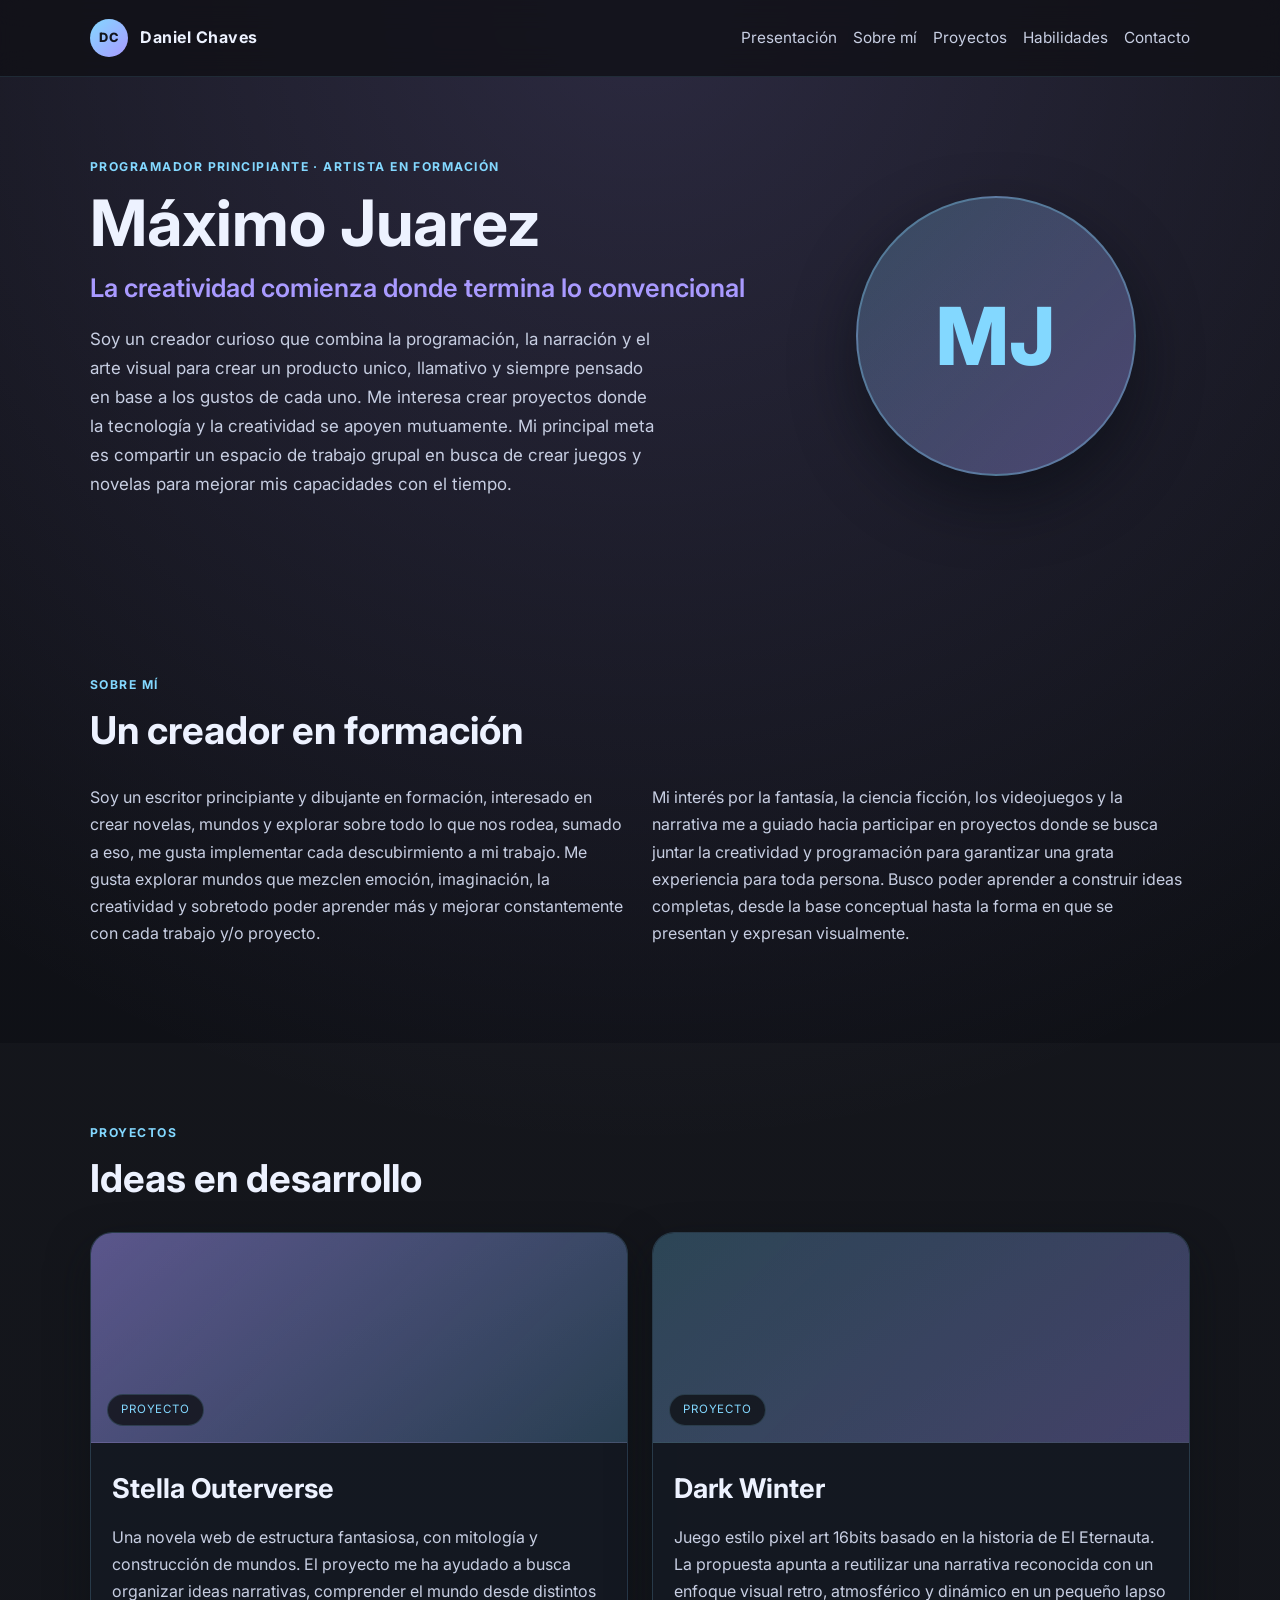
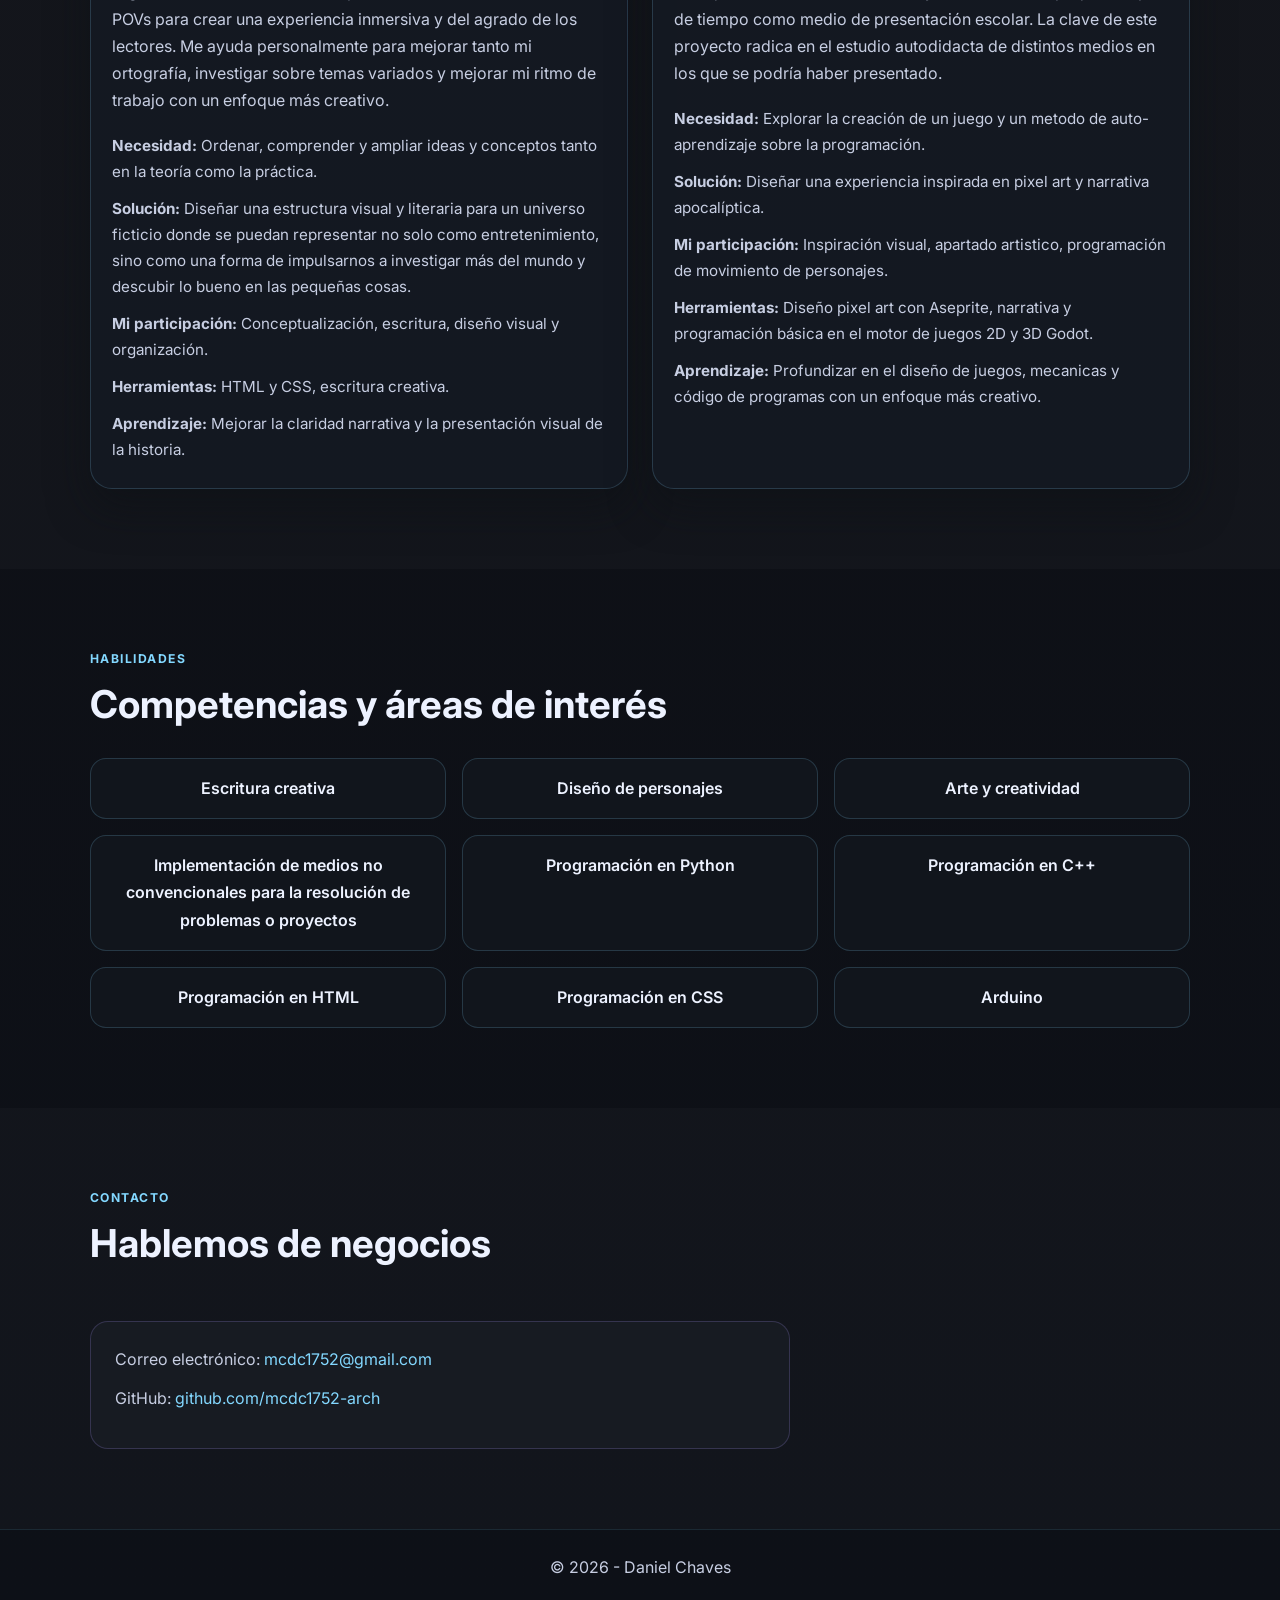
==== portfolio/index.html @ 469269f3 "Rename inicio.html to index.html" ====
<!DOCTYPE html>

<html lang="es">
  <head>
    <meta charset="UTF-8" />
    <meta name="viewport" content="width=device-width, initial-scale=1.0" />
    <meta
      name="description"
      content="Portfolio personal. Programador principiante y artista en formación."
    />
    <title>Daniel Chaves | Portfolio</title>
    <link rel="preconnect" href="https://fonts.googleapis.com" />
    <link rel="preconnect" href="https://fonts.gstatic.com" crossorigin />
    <link
      href="https://fonts.googleapis.com/css2?family=Inter:wght@400;500;600;700;800&display=swap"
      rel="stylesheet"
    />
    <link rel="stylesheet" href="styles.css">
  </head>
  <body>
    <header class="site-header">
      <div class="container header-inner">
        <a class="brand" href="#presentacion" aria-label="Ir a la presentación">
          <span class="brand-mark">DC</span>
          <span>Daniel Chaves</span>
        </a>

        <nav aria-label="Navegación principal">
          <ul class="nav-list">
            <li><a href="#presentacion">Presentación</a></li>
            <li><a href="#sobremi">Sobre mí</a></li>
            <li><a href="#proyectos">Proyectos</a></li>
            <li><a href="#habilidades">Habilidades</a></li>
            <li><a href="#contacto">Contacto</a></li>
          </ul>
        </nav>
      </div>
    </header>

    <main>
      <section id="presentacion" class="hero section-shell">
        <div class="container hero-layout">
          <div class="hero-copy">
            <p class="eyebrow">Programador principiante · Artista en formación</p>
            <h1>Máximo Juarez</h1>
            <p class="tagline">La creatividad comienza donde termina lo convencional</p>
            <p class="intro">
              Soy un creador curioso que combina la programación, la narración y el arte visual para crear un producto unico, llamativo y siempre pensado en base a los gustos de cada uno. Me interesa crear proyectos donde la
              tecnología y la creatividad se apoyen mutuamente.
              Mi principal meta es compartir un espacio de trabajo grupal en busca de crear juegos y novelas para mejorar mis capacidades con el tiempo.
            </p>
          </div>

          <div class="hero-visual" aria-label="Avatar con las iniciales DC">
            <div class="avatar" aria-hidden="true">MJ</div>
          </div>
        </div>
      </section>

      <section id="sobremi" class="section-shell">
        <div class="container section-inner">
          <div class="section-heading">
            <p class="eyebrow">Sobre mí</p>
            <h2>Un creador en formación</h2>
          </div>

          <div class="about-grid">
            <p>
              Soy un escritor principiante y dibujante en formación, interesado en crear novelas, mundos y explorar sobre todo lo que nos rodea, sumado a eso, me gusta implementar cada descubirmiento a mi trabajo. Me gusta explorar mundos que
              mezclen emoción, imaginación, la creatividad y sobretodo poder aprender más y mejorar constantemente con cada trabajo y/o proyecto.
            </p>

            <p>
              Mi interés por la fantasía, la ciencia ficción, los videojuegos y la narrativa me a guiado
              hacia participar en proyectos donde se busca juntar la creatividad y programación para garantizar
              una grata experiencia para toda persona.
              Busco poder aprender a construir ideas completas, desde la base conceptual hasta la forma en
              que se presentan y expresan visualmente.
            </p>
          </div>
        </div>
      </section>

      <section id="proyectos" class="section-shell section-alt">
        <div class="container">
          <div class="section-heading">
            <p class="eyebrow">Proyectos</p>
            <h2>Ideas en desarrollo</h2>
          </div>

          <div class="projects-grid">
            <article class="project-card">
              <div class="project-visual visual-stella" aria-label="Ilustración conceptual de Stella Outerverse"></div>

              <div class="project-body">
                <h3>Stella Outerverse</h3>
                <p>
                  Una novela web de estructura fantasiosa, con mitología y construcción de
                  mundos. El proyecto me ha ayudado a busca organizar ideas narrativas, comprender el mundo desde distintos POVs
                  para crear una experiencia inmersiva y del agrado de los lectores. Me ayuda personalmente para mejorar tanto mi ortografía,
                  investigar sobre temas variados y mejorar mi ritmo de trabajo con un enfoque más creativo.
                </p>

                <div class="project-meta">
                  <span><strong>Necesidad:</strong> Ordenar, comprender y ampliar ideas y conceptos tanto en la teoría como la práctica.</span>
                  <span><strong>Solución:</strong> Diseñar una estructura visual y literaria para un universo ficticio donde se puedan representar no solo como entretenimiento, sino como una forma de impulsarnos a investigar más del mundo y descubir lo bueno en las pequeñas cosas.</span>
                  <span><strong>Mi participación:</strong> Conceptualización, escritura, diseño visual y organización.</span>
                  <span><strong>Herramientas:</strong> HTML y CSS, escritura creativa.</span>
                  <span><strong>Aprendizaje:</strong> Mejorar la claridad narrativa y la presentación visual de la historia.</span>
                </div>
              </div>
            </article>

            <article class="project-card">
              <div class="project-visual visual-dark-winter" aria-label="Ilustración conceptual de Dark Winter"></div>

              <div class="project-body">
                <h3>Dark Winter</h3>
                <p>
                  Juego estilo pixel art 16bits basado en la historia de El Eternauta. La propuesta
                  apunta a reutilizar una narrativa reconocida con un enfoque visual retro, atmosférico y
                  dinámico en un pequeño lapso de tiempo como medio de presentación escolar.
                  La clave de este proyecto radica en el estudio autodidacta de distintos medios en los que se podría haber presentado.
                </p>

                <div class="project-meta">
                  <span><strong>Necesidad:</strong> Explorar la creación de un juego y un metodo de auto-aprendizaje sobre la programación.</span>
                  <span><strong>Solución:</strong> Diseñar una experiencia inspirada en pixel art y narrativa apocalíptica.</span>
                  <span><strong>Mi participación:</strong> Inspiración visual, apartado artistico, programación de movimiento de personajes.</span>
                  <span><strong>Herramientas:</strong> Diseño pixel art con Aseprite, narrativa y programación básica en el motor de juegos 2D y 3D Godot.</span>
                  <span><strong>Aprendizaje:</strong> Profundizar en el diseño de juegos, mecanicas y código de programas con un enfoque más creativo.</span>
                </div>
              </div>
            </article>
          </div>
        </div>
      </section>

      <section id="habilidades" class="section-shell">
        <div class="container">
          <div class="section-heading">
            <p class="eyebrow">Habilidades</p>
            <h2>Competencias y áreas de interés</h2>
          </div>

          <ul class="skills-list">
            <li>Escritura creativa</li>
            <li>Diseño de personajes</li>
            <li>Arte y creatividad</li>
            <li>Implementación de medios no convencionales para la resolución de problemas o proyectos</li>
            <li>Programación en Python</li>
            <li>Programación en C++</li>
            <li>Programación en HTML</li>
            <li>Programación en CSS</li>
            <li>Arduino</li>
          </ul>
        </div>
      </section>

      <section id="contacto" class="section-shell section-alt">
        <div class="container contact-wrap">
          <div class="section-heading">
            <p class="eyebrow">Contacto</p>
            <h2>Hablemos de negocios</h2>
          </div>

          <div class="contact-card">
            <p>
              Correo electrónico:
              <a href="mailto:mcdc1752@gmail.com"> mcdc1752@gmail.com</a>
            </p>
            <p>
              GitHub:
              <a href="https://github.com/mcdc1752-arch" target="_blank" rel="noreferrer">github.com/mcdc1752-arch</a>
            </p>
          </div>
        </div>
      </section>
    </main>

    <footer class="site-footer">
      <div class="container footer-inner">
        <p>© 2026 - Daniel Chaves</p>
      </div>
    </footer>
  </body>
</html>
---- portfolio/styles.css ----
* {
  box-sizing: border-box;
}

:root {
  --bg: #101116;
  --bg-soft: #171b24;
  --panel: rgba(19, 23, 31, 0.84);
  --panel-strong: #1d2330;
  --line: rgba(131, 216, 255, 0.18);
  --text: #edf2ff;
  --muted: #c7cee2;
  --accent: #83d8ff;
  --accent-deep: #55bdf2;
  --lila: #a99aff;
  --lila-soft: #c4b8ff;
  --shadow: rgba(12, 15, 20, 0.5);
}

html {
  scroll-behavior: smooth;
}

body {
  margin: 0;
  font-family: "Inter", Arial, sans-serif;
  background:
    radial-gradient(circle at top, rgba(169, 154, 255, 0.18), transparent 35%),
    linear-gradient(180deg, var(--bg) 0%, #0d1017 100%);
  color: var(--text);
  line-height: 1.7;
}

a {
  color: var(--accent);
  text-decoration: none;
}

a:hover,
a:focus-visible {
  text-decoration: underline;
}

img {
  max-width: 100%;
  display: block;
}

p,
h1,
h2,
h3,
ul {
  margin-top: 0;
}

.container {
  width: min(1100px, calc(100% - 2rem));
  margin: 0 auto;
}

.section-shell {
  padding: 5rem 0;
}

.section-alt {
  background: rgba(255, 255, 255, 0.02);
}

.site-header {
  position: sticky;
  top: 0;
  z-index: 10;
  background: rgba(16, 17, 22, 0.82);
  backdrop-filter: blur(14px);
  border-bottom: 1px solid rgba(131, 216, 255, 0.12);
}

.header-inner {
  display: flex;
  align-items: center;
  justify-content: space-between;
  gap: 1rem;
  min-height: 76px;
}

.brand {
  display: inline-flex;
  align-items: center;
  gap: 0.75rem;
  font-weight: 700;
  color: var(--text);
  letter-spacing: 0.03em;
}

.brand-mark {
  width: 2.4rem;
  height: 2.4rem;
  border-radius: 50%;
  display: grid;
  place-items: center;
  background: linear-gradient(135deg, var(--accent), var(--lila));
  color: #12151d;
  font-size: 0.8rem;
  font-weight: 800;
}

.nav-list {
  display: flex;
  flex-wrap: wrap;
  gap: 1rem;
  list-style: none;
  padding: 0;
  margin: 0;
}

.nav-list a {
  color: var(--muted);
  font-size: 0.96rem;
  transition: color 0.2s ease;
}

.nav-list a:hover,
.nav-list a:focus-visible {
  color: var(--accent);
}

.hero-layout {
  display: grid;
  grid-template-columns: 1.4fr 0.8fr;
  gap: 2rem;
  align-items: center;
}

.eyebrow {
  color: var(--accent);
  letter-spacing: 0.12em;
  text-transform: uppercase;
  font-size: 0.76rem;
  font-weight: 700;
}

.hero h1 {
  font-size: clamp(2.6rem, 5vw, 5rem);
  line-height: 1.04;
  margin-bottom: 0.6rem;
}

.tagline {
  font-size: clamp(1.3rem, 2vw, 2.1rem);
  color: var(--lila);
  font-weight: 600;
  margin-bottom: 1rem;
}

.intro {
  max-width: 52ch;
  color: var(--muted);
  font-size: 1.06rem;
}

.hero-visual {
  display: flex;
  justify-content: center;
}

.avatar {
  width: min(280px, 72vw);
  aspect-ratio: 1;
  display: grid;
  place-items: center;
  border-radius: 50%;
  background: linear-gradient(
    135deg,
    rgba(131, 216, 255, 0.22),
    rgba(169, 154, 255, 0.35)
  );
  border: 2px solid rgba(131, 216, 255, 0.35);
  font-size: clamp(3rem, 7vw, 5rem);
  font-weight: 800;
  color: var(--accent);
  box-shadow: 0 25px 60px rgba(5, 10, 16, 0.5);
}

.section-heading {
  max-width: 700px;
  margin-bottom: 2rem;
}

.section-heading h2 {
  font-size: clamp(2rem, 3vw, 3rem);
  line-height: 1.15;
  margin-bottom: 0;
}

.about-grid {
  display: grid;
  grid-template-columns: repeat(2, minmax(0, 1fr));
  gap: 1.5rem;
  color: var(--muted);
}

.projects-grid {
  display: grid;
  grid-template-columns: repeat(2, minmax(0, 1fr));
  gap: 1.5rem;
}

.project-card {
  background: rgba(21, 25, 35, 0.9);
  border: 1px solid var(--line);
  border-radius: 22px;
  overflow: hidden;
  box-shadow: 0 18px 40px var(--shadow);
}

.project-visual {
  min-height: 210px;
  border-bottom: 1px solid rgba(255, 255, 255, 0.06);
  background-size: cover;
  background-position: center;
  position: relative;
}

.project-visual::after {
  content: "Proyecto";
  position: absolute;
  left: 1rem;
  bottom: 1rem;
  padding: 0.35rem 0.8rem;
  border-radius: 999px;
  background: rgba(16, 17, 22, 0.8);
  border: 1px solid rgba(131, 216, 255, 0.18);
  color: var(--accent);
  font-size: 0.72rem;
  letter-spacing: 0.08em;
  text-transform: uppercase;
}

.visual-stella {
  background:
    linear-gradient(
      135deg,
      rgba(169, 154, 255, 0.45),
      rgba(131, 216, 255, 0.22)
    ),
    linear-gradient(160deg, #1a1e2d 0%, #0f1320 100%);
}

.visual-dark-winter {
  background:
    linear-gradient(
      135deg,
      rgba(131, 216, 255, 0.25),
      rgba(169, 154, 255, 0.3)
    ),
    linear-gradient(160deg, #0f141d 0%, #171b27 100%);
}

.project-body {
  padding: 1.4rem 1.3rem 1.6rem;
}

.project-body h3 {
  font-size: 1.7rem;
  margin-bottom: 0.75rem;
}

.project-body p {
  color: var(--muted);
}

.project-meta {
  display: grid;
  gap: 0.7rem;
  margin-top: 1.2rem;
}

.project-meta span {
  color: var(--muted);
  font-size: 0.95rem;
}

.skills-list {
  display: grid;
  grid-template-columns: repeat(3, minmax(0, 1fr));
  gap: 1rem;
  list-style: none;
  padding: 0;
  margin: 0;
}

.skills-list li {
  background: rgba(19, 23, 31, 0.8);
  border: 1px solid rgba(131, 216, 255, 0.18);
  border-radius: 16px;
  padding: 1rem 1.1rem;
  color: var(--text);
  text-align: center;
  font-weight: 600;
}

.contact-wrap {
  display: grid;
  gap: 1.5rem;
}

.contact-card {
  max-width: 700px;
  padding: 1.5rem;
  border-radius: 18px;
  background: rgba(25, 28, 36, 0.9);
  border: 1px solid rgba(169, 154, 255, 0.2);
}

.contact-card p {
  margin-bottom: 0.75rem;
  color: var(--muted);
}

.site-footer {
  border-top: 1px solid rgba(131, 216, 255, 0.12);
  padding: 1.5rem 0 2.25rem;
}

.footer-inner {
  display: flex;
  justify-content: center;
}

.footer-inner p {
  margin: 0;
  color: var(--muted);
}

@media (max-width: 760px) {
  .header-inner {
    flex-direction: column;
    justify-content: center;
    padding: 1rem 0;
  }

  .nav-list {
    justify-content: center;
  }

  .hero-layout,
  .about-grid,
  .projects-grid,
  .skills-list {
    grid-template-columns: 1fr;
  }

  .section-shell {
    padding: 4rem 0;
  }

  .brand {
    font-size: 0.95rem;
  }

  .project-body h3 {
    font-size: 1.5rem;
  }
}

@media (prefers-reduced-motion: reduce) {
  html {
    scroll-behavior: auto;
  }

  * {
    transition: none !important;
  }
}
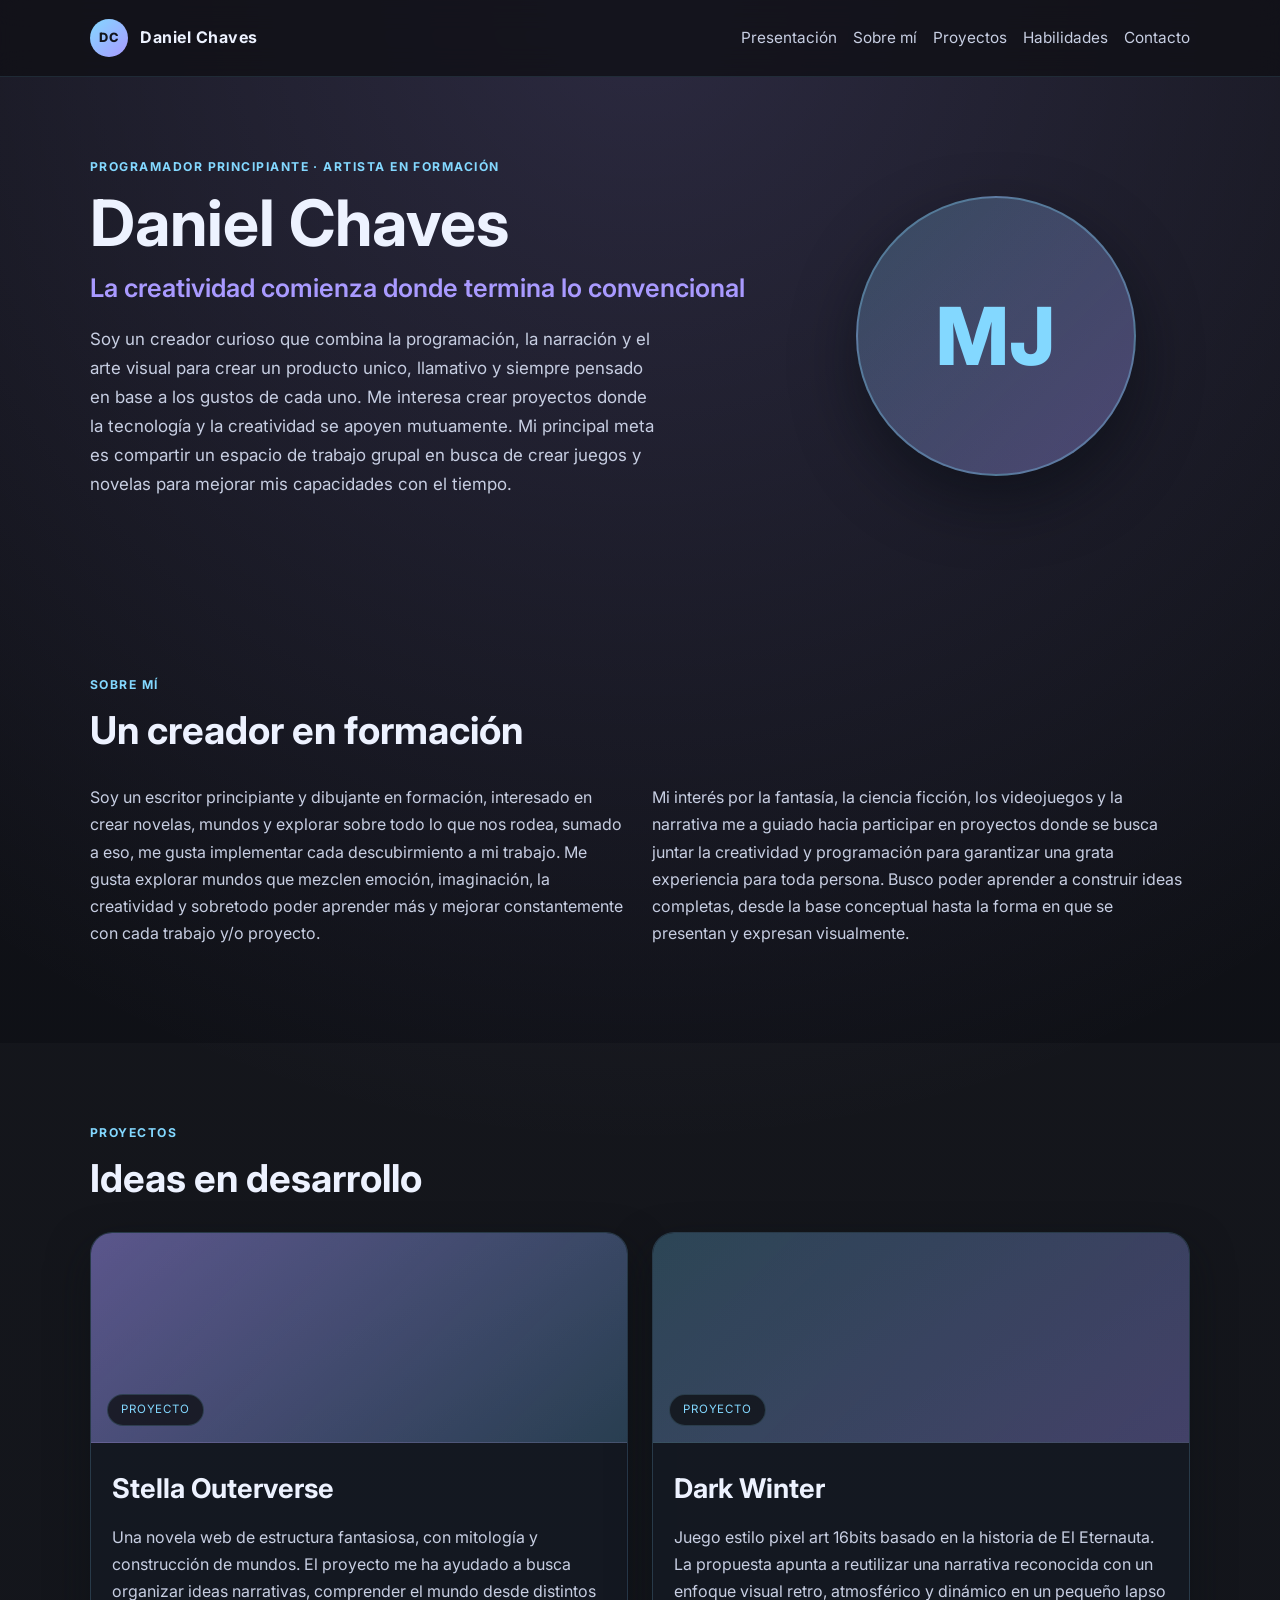
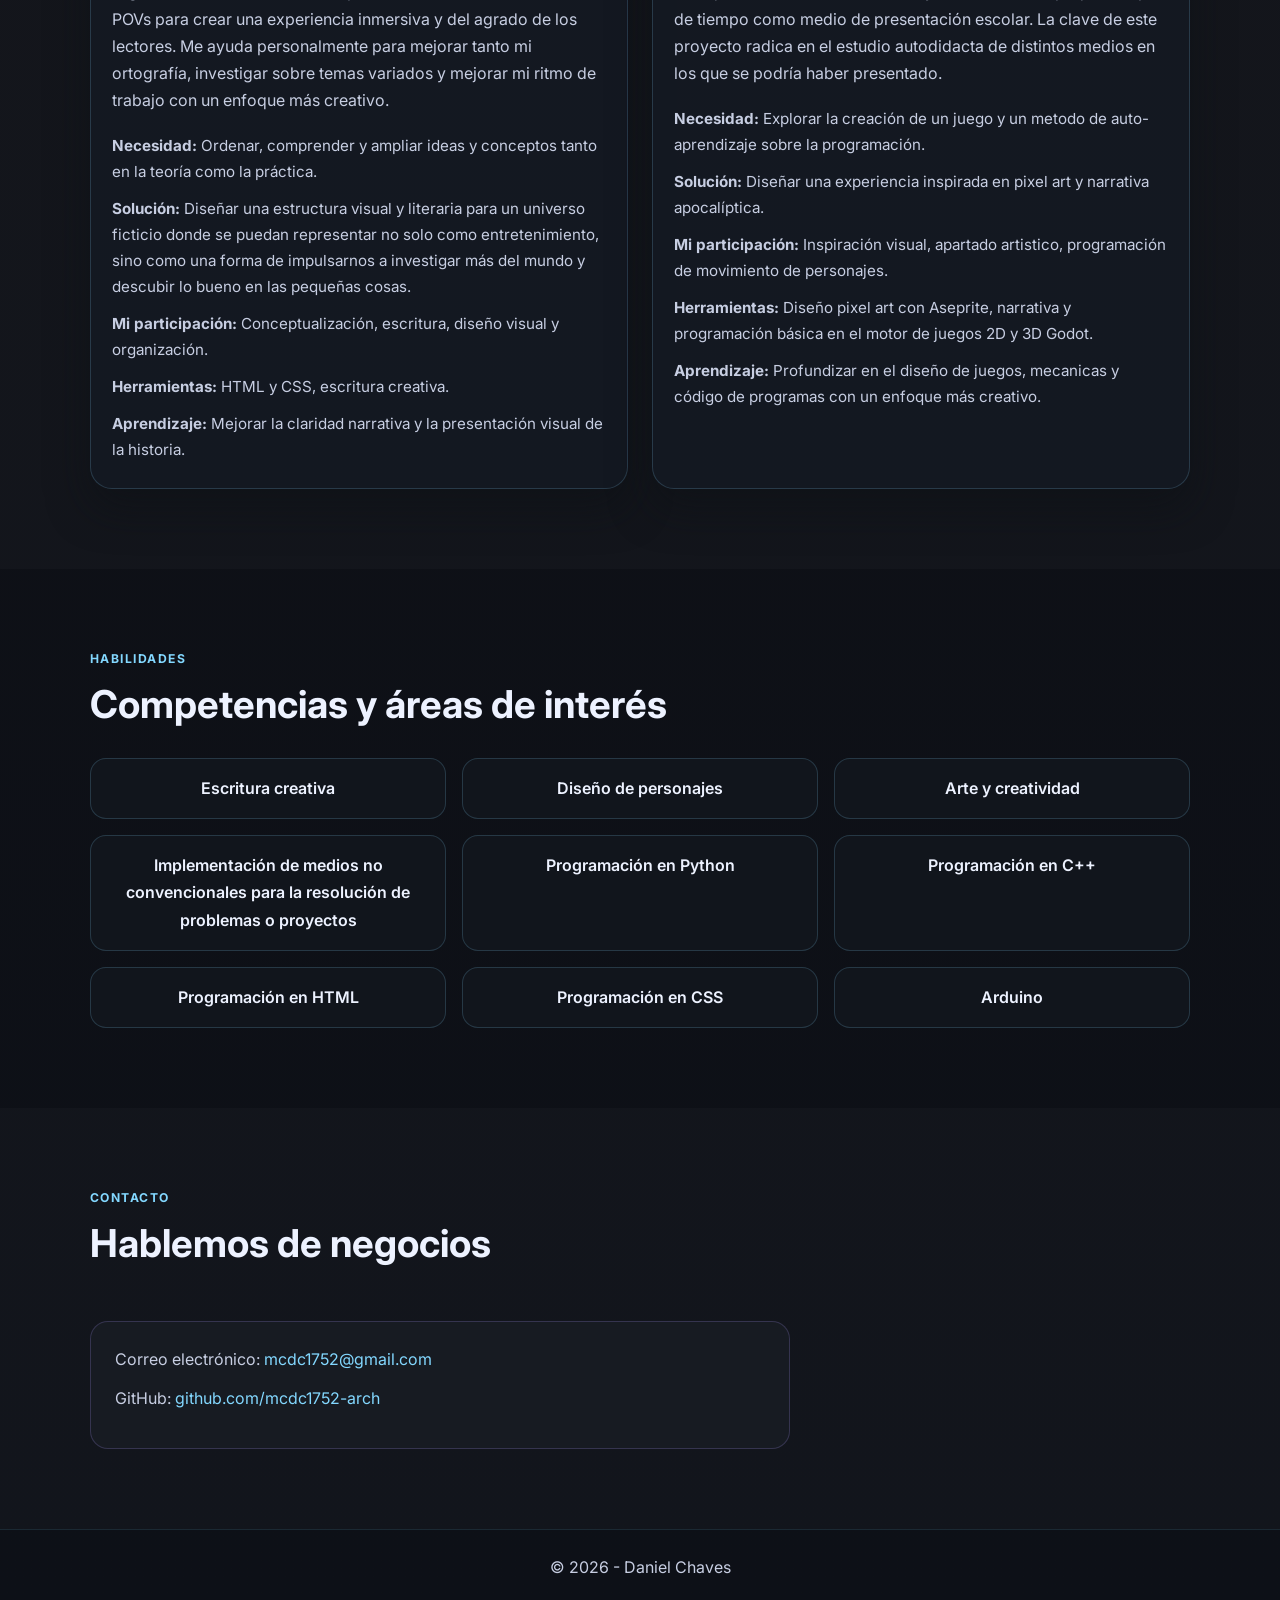
==== commit 348ddd2a: "Update portfolio content" ====
--- a/portfolio/index.html
+++ b/portfolio/index.html
@@ -42,7 +42,7 @@
         <div class="container hero-layout">
           <div class="hero-copy">
             <p class="eyebrow">Programador principiante · Artista en formación</p>
-            <h1>Máximo Juarez</h1>
+            <h1>Daniel Chaves</h1>
             <p class="tagline">La creatividad comienza donde termina lo convencional</p>
             <p class="intro">
               Soy un creador curioso que combina la programación, la narración y el arte visual para crear un producto unico, llamativo y siempre pensado en base a los gustos de cada uno. Me interesa crear proyectos donde la
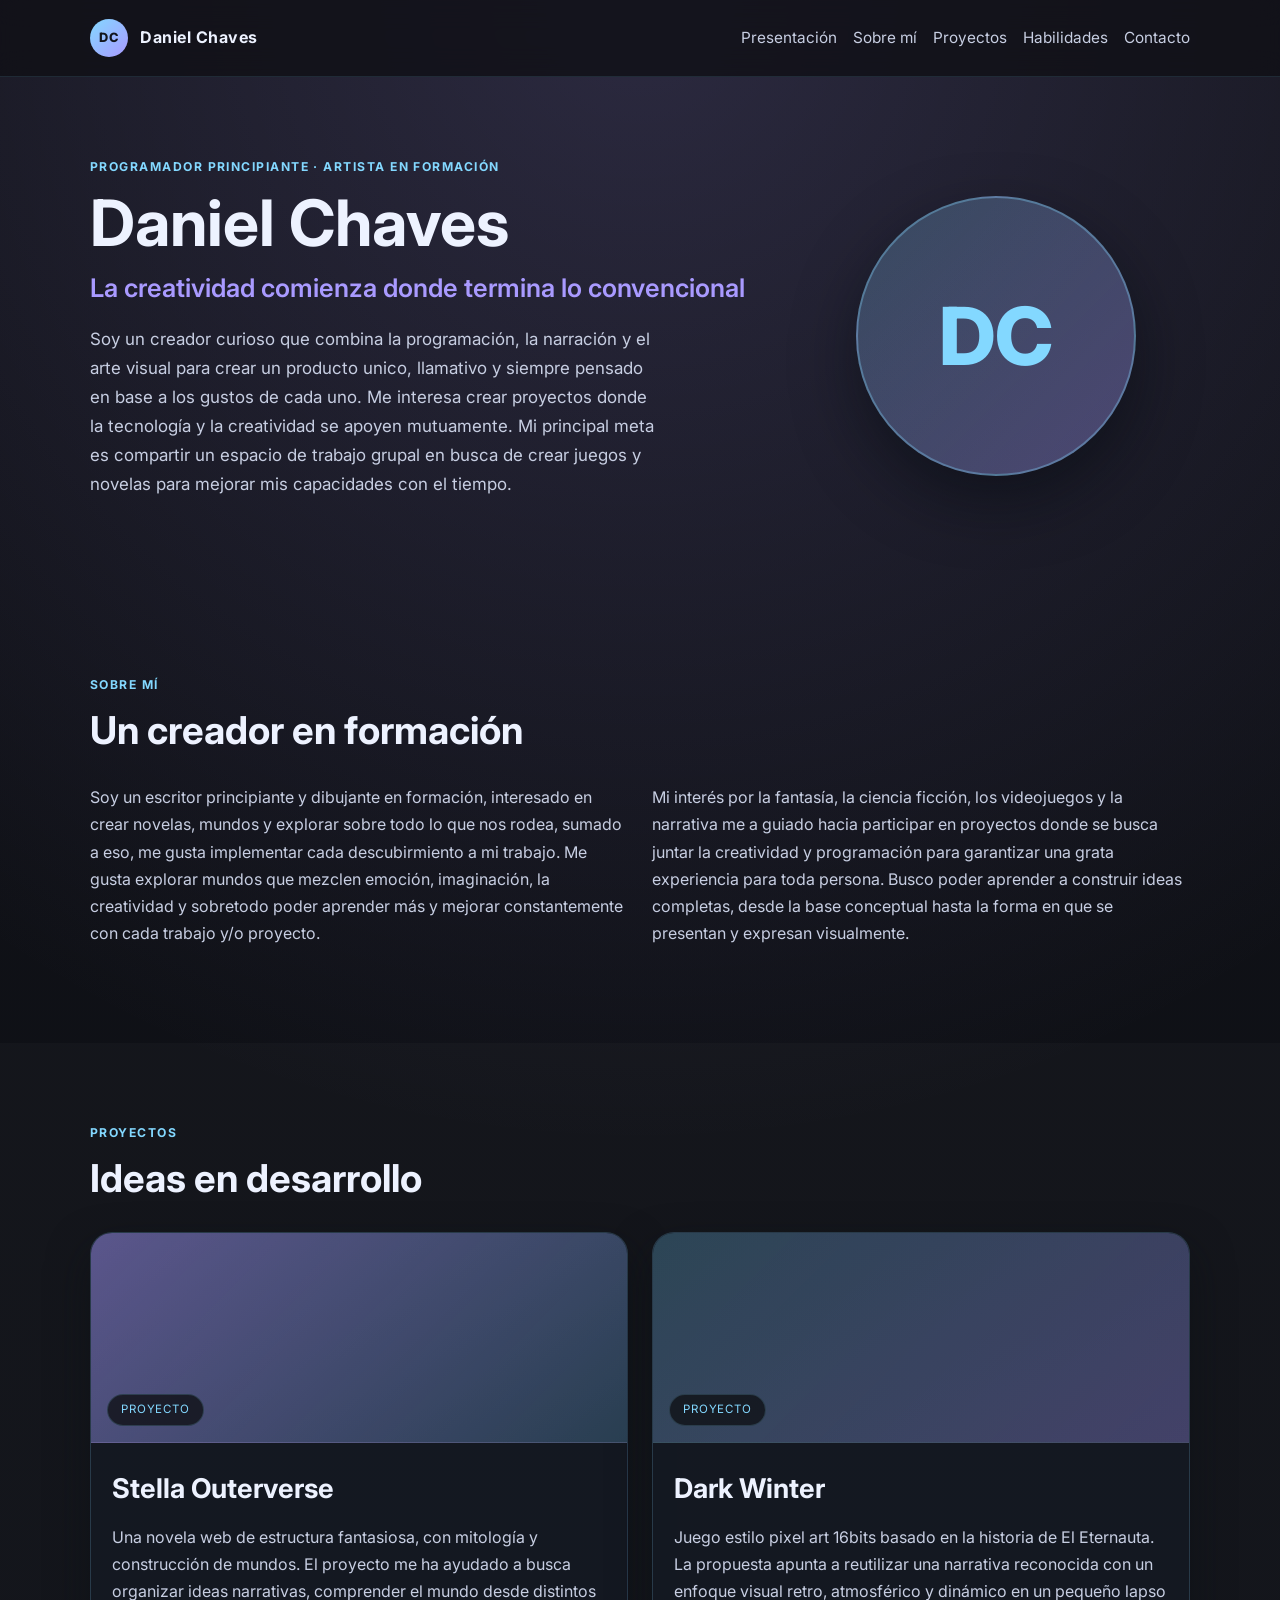
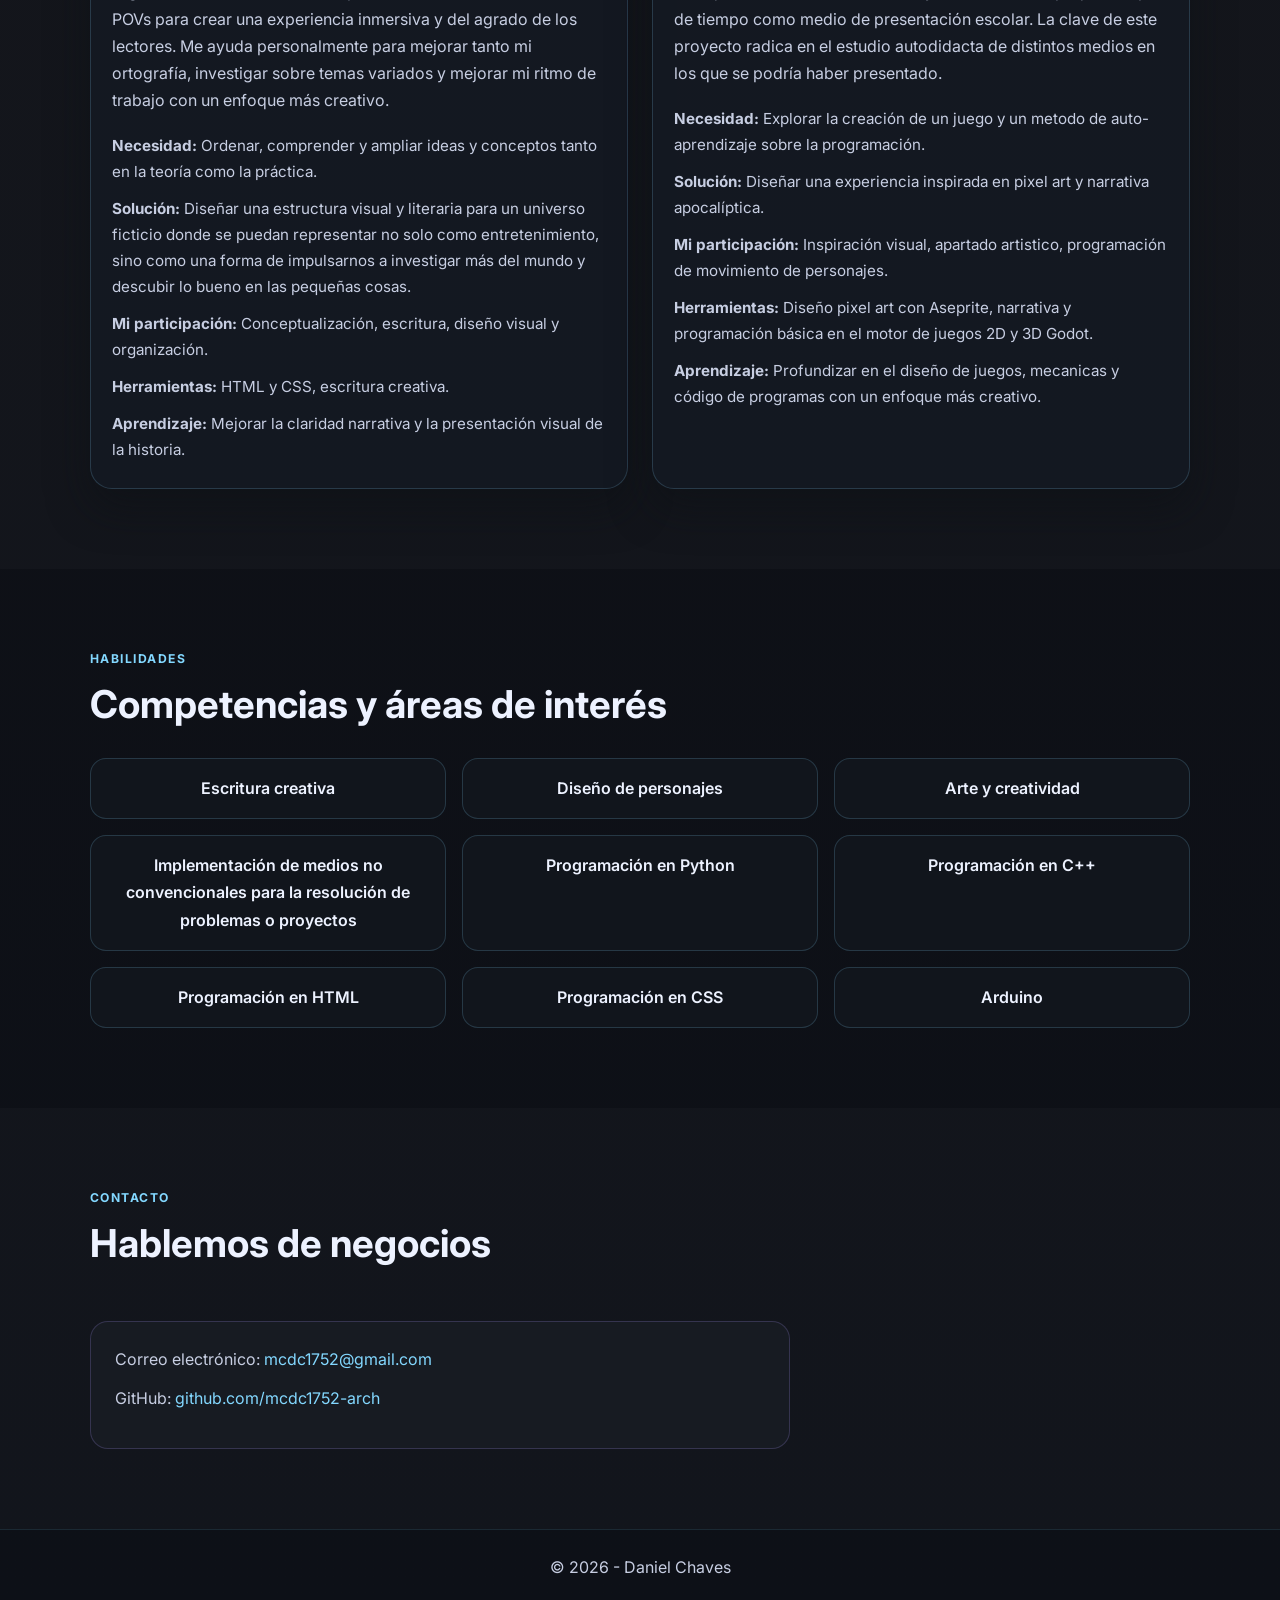
==== commit 02d2ae1d: "Update portfolio Updated avatar initials from 'MJ' to 'DC' in the hero section." ====
--- a/portfolio/index.html
+++ b/portfolio/index.html
@@ -52,7 +52,7 @@
           </div>
 
           <div class="hero-visual" aria-label="Avatar con las iniciales DC">
-            <div class="avatar" aria-hidden="true">MJ</div>
+            <div class="avatar" aria-hidden="true">DC</div>
           </div>
         </div>
       </section>
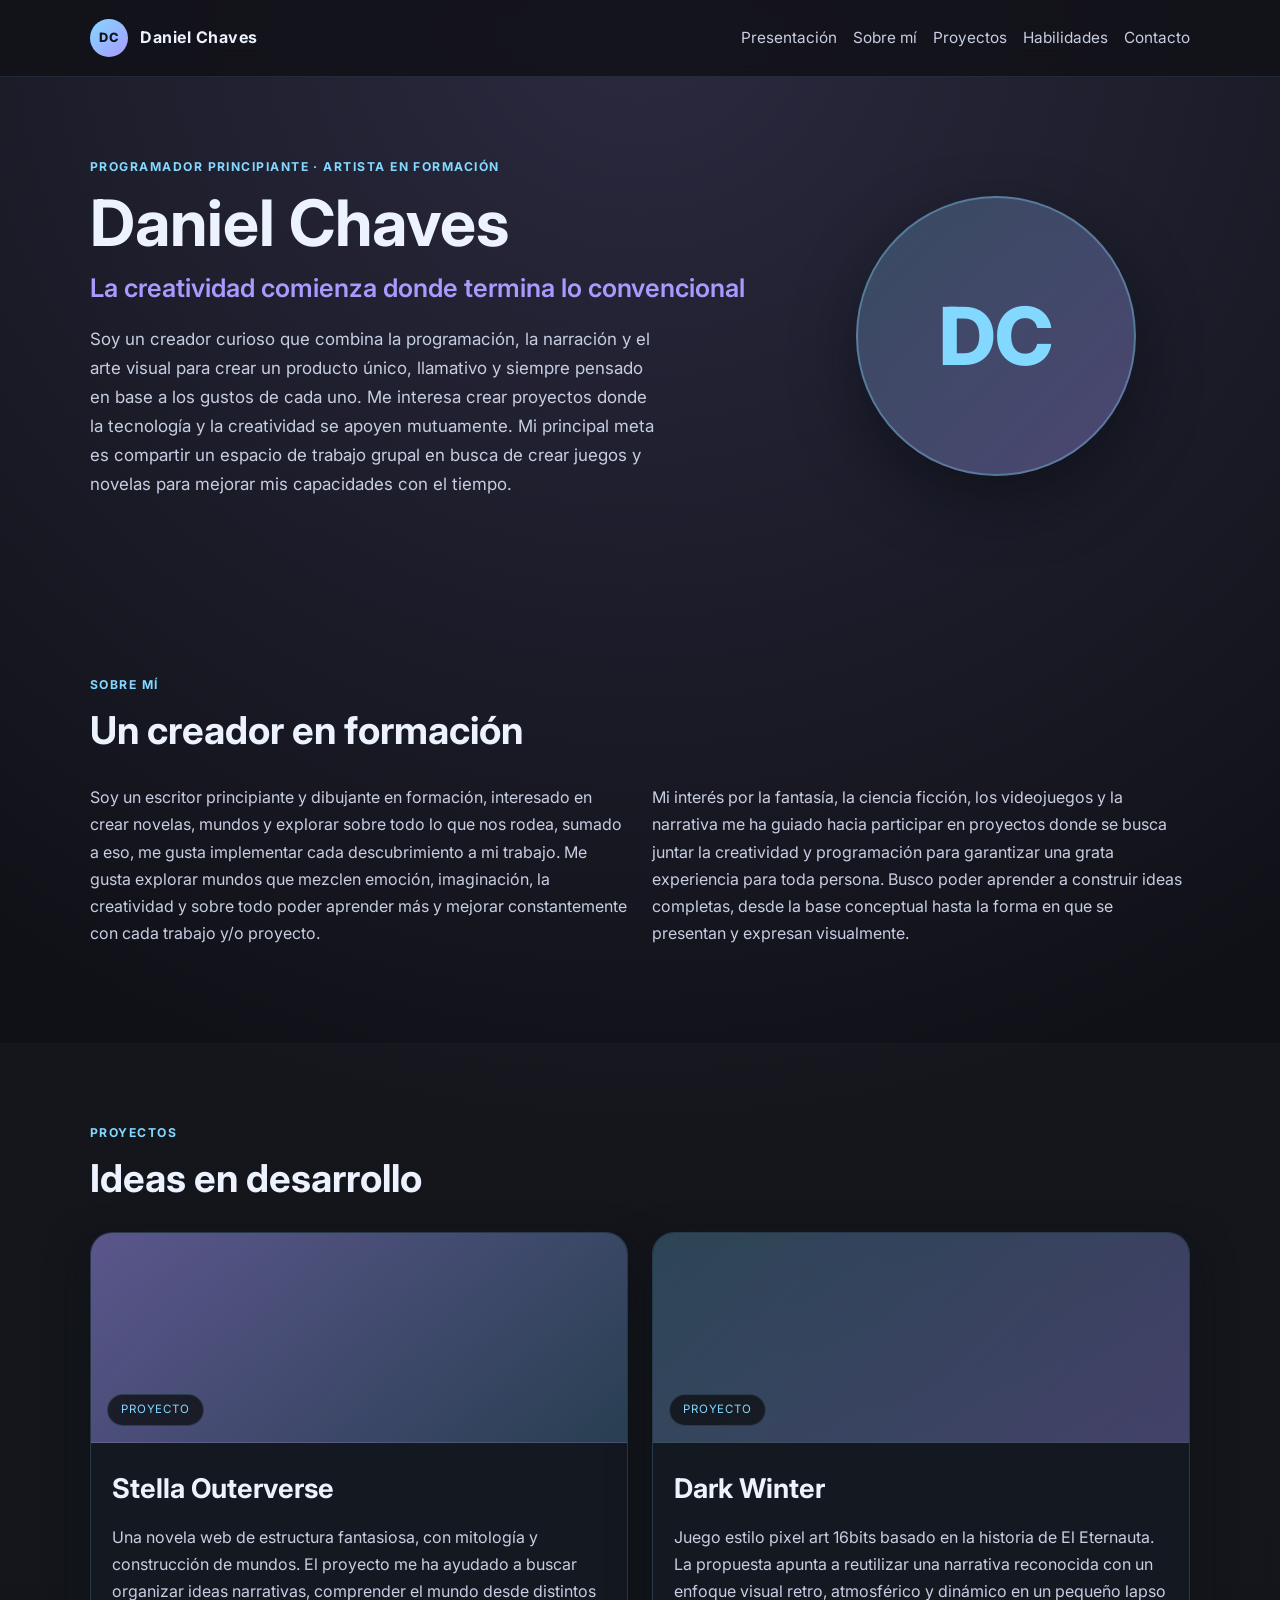
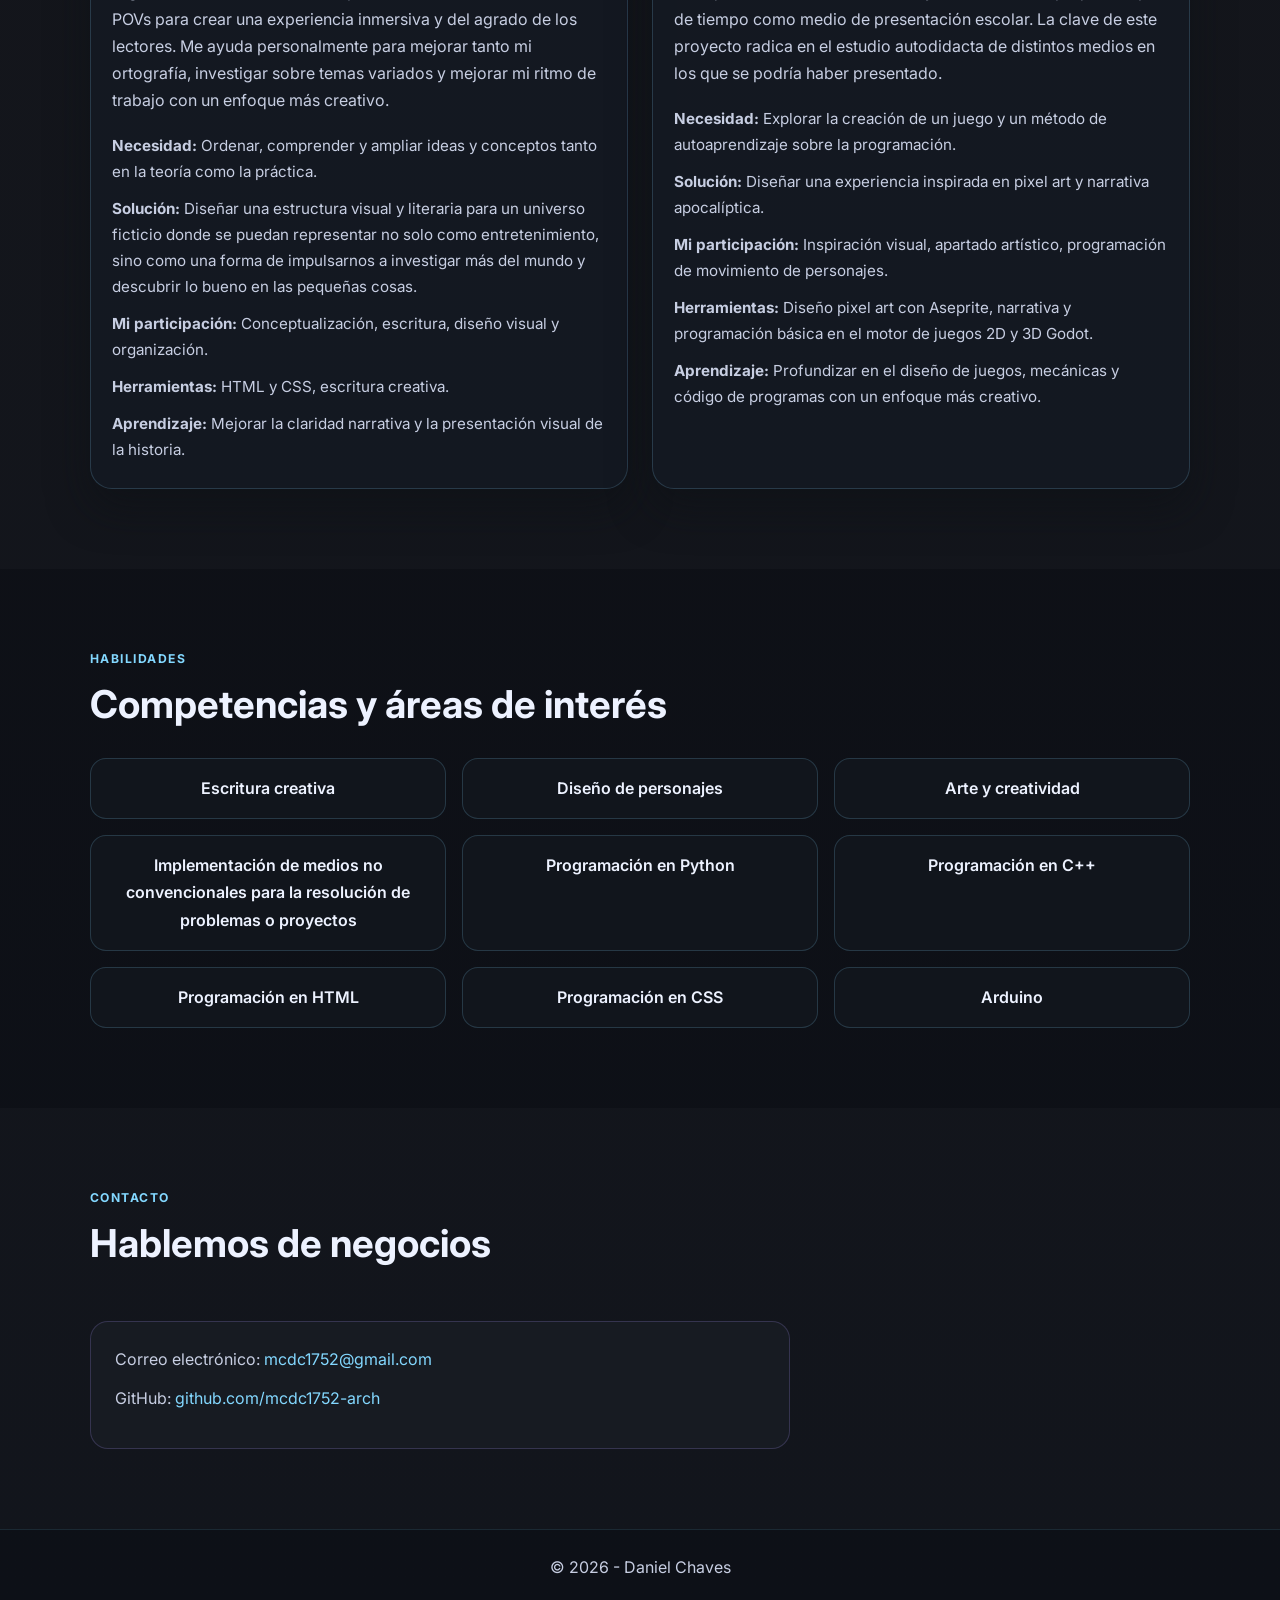
==== commit 1da26154: "Update index.html" ====
--- a/portfolio/index.html
+++ b/portfolio/index.html
@@ -1,3 +1,4 @@
+
 <!DOCTYPE html>
 
 <html lang="es">
@@ -45,7 +46,7 @@
             <h1>Daniel Chaves</h1>
             <p class="tagline">La creatividad comienza donde termina lo convencional</p>
             <p class="intro">
-              Soy un creador curioso que combina la programación, la narración y el arte visual para crear un producto unico, llamativo y siempre pensado en base a los gustos de cada uno. Me interesa crear proyectos donde la
+              Soy un creador curioso que combina la programación, la narración y el arte visual para crear un producto único, llamativo y siempre pensado en base a los gustos de cada uno. Me interesa crear proyectos donde la
               tecnología y la creatividad se apoyen mutuamente.
               Mi principal meta es compartir un espacio de trabajo grupal en busca de crear juegos y novelas para mejorar mis capacidades con el tiempo.
             </p>
@@ -66,12 +67,12 @@
 
           <div class="about-grid">
             <p>
-              Soy un escritor principiante y dibujante en formación, interesado en crear novelas, mundos y explorar sobre todo lo que nos rodea, sumado a eso, me gusta implementar cada descubirmiento a mi trabajo. Me gusta explorar mundos que
-              mezclen emoción, imaginación, la creatividad y sobretodo poder aprender más y mejorar constantemente con cada trabajo y/o proyecto.
+              Soy un escritor principiante y dibujante en formación, interesado en crear novelas, mundos y explorar sobre todo lo que nos rodea, sumado a eso, me gusta implementar cada descubrimiento a mi trabajo. Me gusta explorar mundos que
+              mezclen emoción, imaginación, la creatividad y sobre todo poder aprender más y mejorar constantemente con cada trabajo y/o proyecto.
             </p>
 
             <p>
-              Mi interés por la fantasía, la ciencia ficción, los videojuegos y la narrativa me a guiado
+              Mi interés por la fantasía, la ciencia ficción, los videojuegos y la narrativa me ha guiado
               hacia participar en proyectos donde se busca juntar la creatividad y programación para garantizar
               una grata experiencia para toda persona.
               Busco poder aprender a construir ideas completas, desde la base conceptual hasta la forma en
@@ -96,14 +97,14 @@
                 <h3>Stella Outerverse</h3>
                 <p>
                   Una novela web de estructura fantasiosa, con mitología y construcción de
-                  mundos. El proyecto me ha ayudado a busca organizar ideas narrativas, comprender el mundo desde distintos POVs
+                  mundos. El proyecto me ha ayudado a buscar organizar ideas narrativas, comprender el mundo desde distintos POVs
                   para crear una experiencia inmersiva y del agrado de los lectores. Me ayuda personalmente para mejorar tanto mi ortografía,
                   investigar sobre temas variados y mejorar mi ritmo de trabajo con un enfoque más creativo.
                 </p>
 
                 <div class="project-meta">
                   <span><strong>Necesidad:</strong> Ordenar, comprender y ampliar ideas y conceptos tanto en la teoría como la práctica.</span>
-                  <span><strong>Solución:</strong> Diseñar una estructura visual y literaria para un universo ficticio donde se puedan representar no solo como entretenimiento, sino como una forma de impulsarnos a investigar más del mundo y descubir lo bueno en las pequeñas cosas.</span>
+                  <span><strong>Solución:</strong> Diseñar una estructura visual y literaria para un universo ficticio donde se puedan representar no solo como entretenimiento, sino como una forma de impulsarnos a investigar más del mundo y descubrir lo bueno en las pequeñas cosas.</span>
                   <span><strong>Mi participación:</strong> Conceptualización, escritura, diseño visual y organización.</span>
                   <span><strong>Herramientas:</strong> HTML y CSS, escritura creativa.</span>
                   <span><strong>Aprendizaje:</strong> Mejorar la claridad narrativa y la presentación visual de la historia.</span>
@@ -124,11 +125,11 @@
                 </p>
 
                 <div class="project-meta">
-                  <span><strong>Necesidad:</strong> Explorar la creación de un juego y un metodo de auto-aprendizaje sobre la programación.</span>
+                  <span><strong>Necesidad:</strong> Explorar la creación de un juego y un método de autoaprendizaje sobre la programación.</span>
                   <span><strong>Solución:</strong> Diseñar una experiencia inspirada en pixel art y narrativa apocalíptica.</span>
-                  <span><strong>Mi participación:</strong> Inspiración visual, apartado artistico, programación de movimiento de personajes.</span>
+                  <span><strong>Mi participación:</strong> Inspiración visual, apartado artístico, programación de movimiento de personajes.</span>
                   <span><strong>Herramientas:</strong> Diseño pixel art con Aseprite, narrativa y programación básica en el motor de juegos 2D y 3D Godot.</span>
-                  <span><strong>Aprendizaje:</strong> Profundizar en el diseño de juegos, mecanicas y código de programas con un enfoque más creativo.</span>
+                  <span><strong>Aprendizaje:</strong> Profundizar en el diseño de juegos, mecánicas y código de programas con un enfoque más creativo.</span>
                 </div>
               </div>
             </article>
